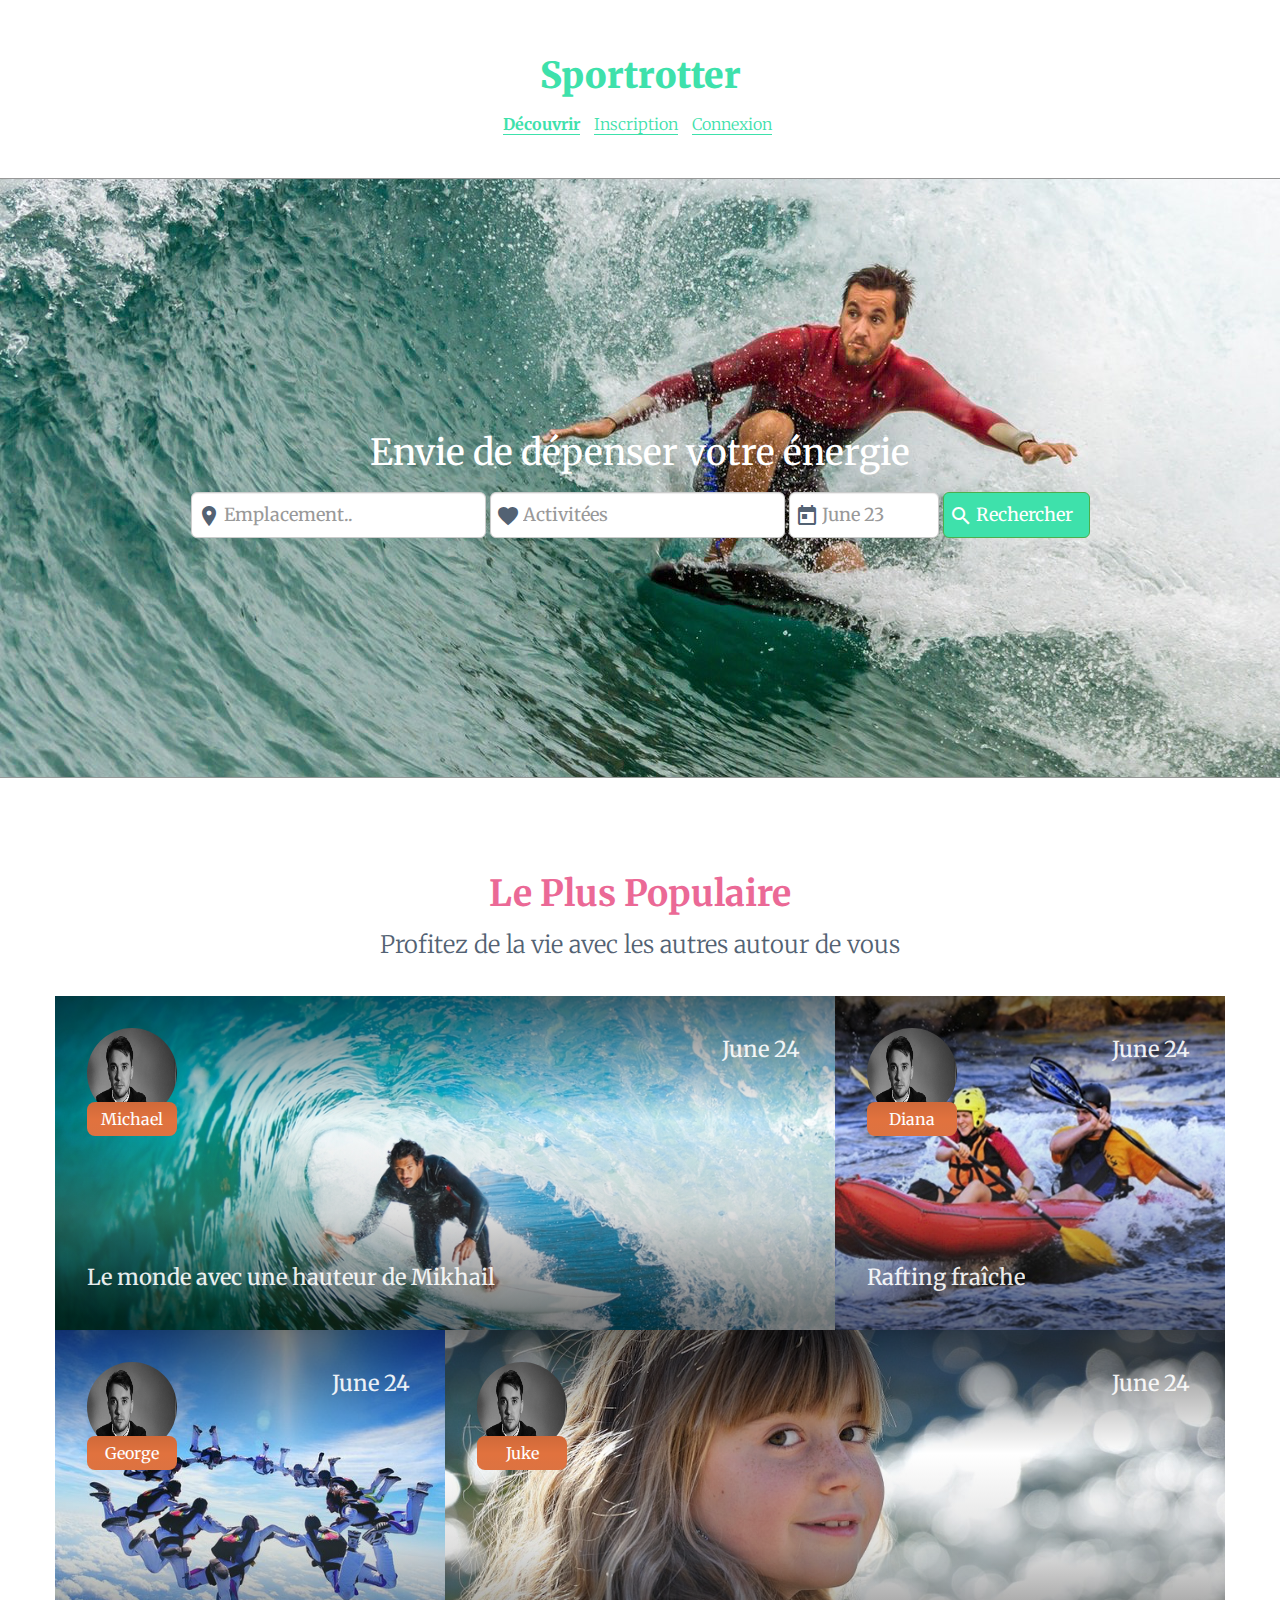
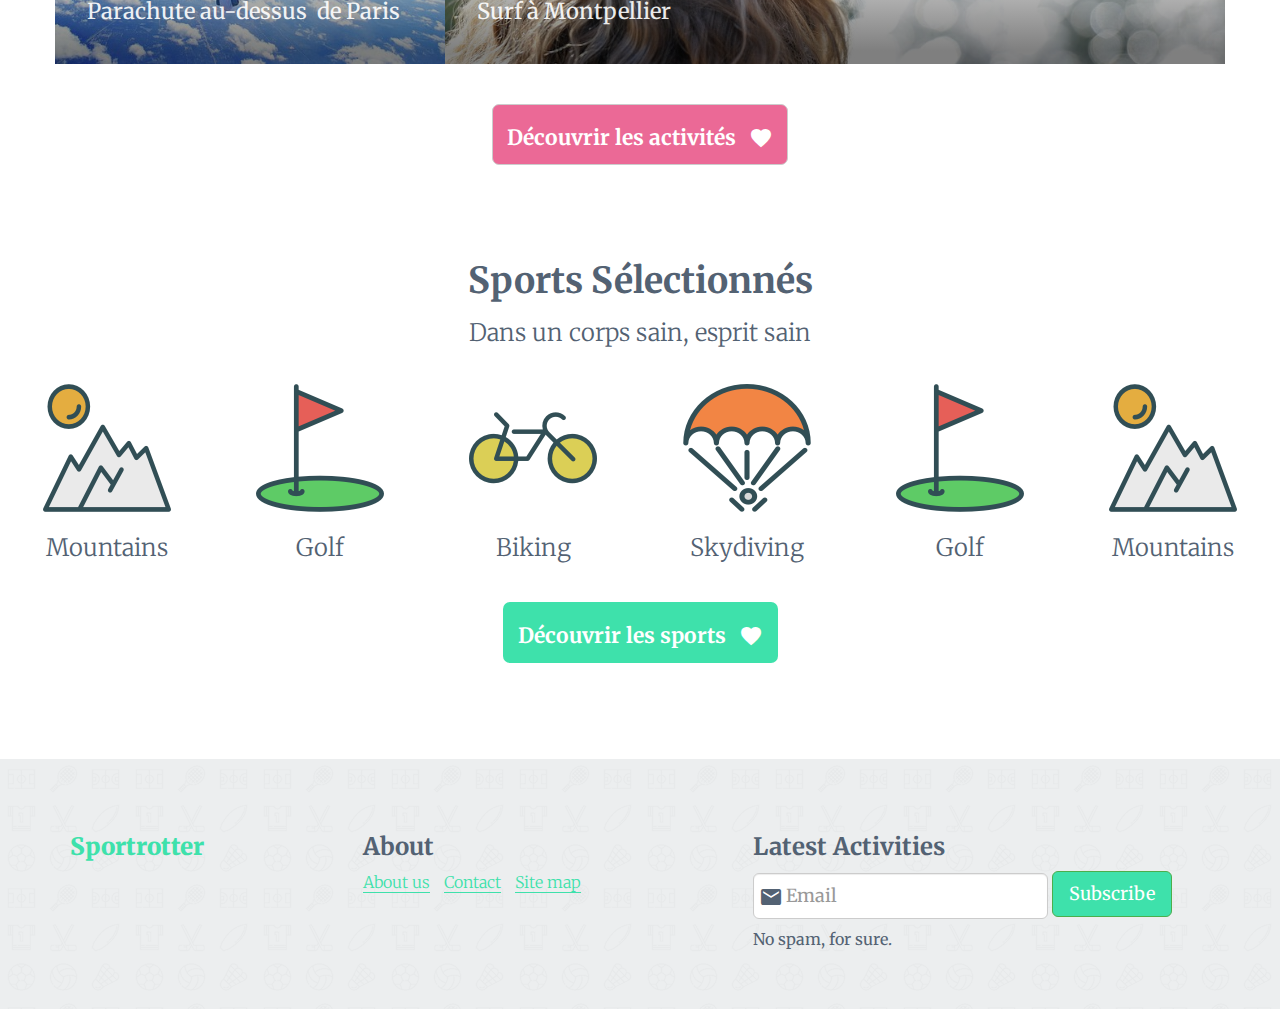
==== index.html @ 410a1d20 "first" ====
<!DOCTYPE html>
<html lang="en">
<head>
    <meta charset="UTF-8">
    <meta name="viewport" content="width=device-width, initial-scale=1.0">
    <meta http-equiv="X-UA-Compatible" content="ie=edge">
    <title>Home</title>
    <link rel="stylesheet" href="./source/css/base.css">
    <link rel="stylesheet" href="./source/css/index.css">
</head>
<body>
    <nav class="container-fluid header">
        <h1><a class="sportrotter" href="#">Sportrotter</a></h1>
        <ul class="list-inline">
            <li class="active"><a href="#">Découvrir</a></li>
            <li><a href="#">Inscription</a></li>
            <li><a href="#">Connexion</a></li>
        </ul>
    </nav>
    <div class="container-fluid hero">
        <div class="hero-content">
            <h1>Envie de dépenser votre énergie</h1>
            <form class="form-inline">
                <div class="form-group">
                    <input type="text" class="form-control input-withicon input-lg" placeholder="Emplacement..">
                    <span class="material-icons input-icon">location_on</span>
                </div>
                <div class="form-group">
                    <input type="text" class="form-control input-withicon input-lg" placeholder="Activitées">
                    <span class="material-icons input-icon">favorite</span>
                </div>
                <div class="form-group form-group-makeinline">
                    <input type="text" class="form-control input-withicon input-lg" id="date" placeholder="June 23">
                    <span class="material-icons input-icon">today</span>
                </div>
                <div class="form-group form-group-makeinline">
                    <button type="button" class="btn btn-success input-withicon btn-lg">Rechercher</button>
                    <span class="material-icons input-icon" style="color: #fff">search</span>
                </div>
            </form>
        </div>
    </div>
    <div class="container center-block container1440">
        <div class="row middle">
            <h1 class="middle-text">Le Plus Populaire</h1>
            <h2 class="middle-text-2">Profitez de la vie avec les autres autour de vous</h2>
        </div>
        <div class="row">
            <div class="card col-md-8" style="background:url('./source/images/surfer.jpg') center no-repeat;background-size:cover;">
                <h3 class="cardname">Le monde avec une hauteur de Mikhail</h3>
                <h3 class="carddate">June 24</h3>
                <div class="avatar">
                    <img class="profile-logo" alt="logo" src="./source/images/man.jpg" style="center">
                    <span class="profile-text">Michael</span>
                </div>
                <span class="cardshadow"></span>
                <a href="#"><span class="spanlink"></span></a>
            </div>
            <div class="card col-md-4" style="background:url('./source/images/vf2.jpg') center no-repeat;background-size:cover;">
                <h3 class="cardname">Rafting fraîche</h3>
                <h3 class="carddate">June 24</h3>
                <div class="avatar">
                    <img class="profile-logo" alt="logo" src="./source/images/man.jpg" style="center">
                    <span class="profile-text">Diana</span>
                </div>
                <span class="cardshadow"></span>
                <a href="#"><span class="spanlink"></span></a>
            </div>
        </div>
        <div class="row">
            <div class="card col-md-4" style="background:url('./source/images/parashut.jpg') center no-repeat;background-size:cover;">
                <h3 class="cardname">Parachute au-dessus  de Paris</h3>
                <h3 class="carddate">June 24</h3>
                <div class="avatar">
                    <img class="profile-logo" alt="logo" src="./source/images/man.jpg" style="center">
                    <span class="profile-text">George</span>
                </div>
                <span class="cardshadow"></span>
                <a href="#"><span class="spanlink"></span></a>
            </div>
            <div class="card col-md-8" style="background:url('./source/images/child.jpg') center no-repeat;background-size:cover;">
                <h3 class="cardname">Surf à Montpellier</h3>
                <h3 class="carddate">June 24</h3>
                <div class="avatar">
                    <img class="profile-logo" alt="logo" src="./source/images/man.jpg" style="center">
                    <span class="profile-text">Juke</span>
                </div>
                <span class="cardshadow"></span>
                <a href="#"><span class="spanlink"></span></a>
            </div>
        </div>
        <div class="row middle3">
          <a href="" class="btn btn-default btn-pink btn-withicon">Découvrir les activités <span class="material-icons">favorite</span></a>
        </div>
    </div>
    <div class="container-fluid container1440 center-block">
        <div class="row middle">
            <h1 class="middle-text" style="color:#536273;">Sports Sélectionnés</h1>
            <h2 class="middle-text-2">Dans un corps sain, esprit sain</h2>
        </div>
        <div class="row pics">
            <div class="col-md-2 col-sm-4 col-xs-6">
                <img class="logo img-responsive center-block" alt="logo" src="./source/images/mountain.png">
                <span class="logo-text">Mountains</span>
                <a href="#"><span class="spanlink"></span></a>
            </div>
            <div class="col-md-2 col-sm-4 col-xs-6">
                <img class="logo img-responsive center-block" alt="logo" src="./source/images/golf.png">
                <span class="logo-text">Golf</span>
                <a href="#"><span class="spanlink"></span></a>
            </div>
            <div class="col-md-2 col-sm-4 col-xs-6">
                <img class="logo img-responsive center-block" alt="logo" src="./source/images/bicycle.png">
                <span class="logo-text">Biking</span>
                <a href="#"><span class="spanlink"></span></a>
            </div>
            <div class="col-md-2 col-sm-4  col-xs-6">
                <img class="logo img-responsive center-block" alt="logo" src="./source/images/parachute.png">
                <span class="logo-text">Skydiving</span>
                <a href="#"><span class="spanlink"></span></a>
            </div>
            <div class="col-md-2 col-sm-4 col-xs-6">
                <img class="logo img-responsive center-block" alt="logo" src="./source/images/golf.png">
                <span class="logo-text">Golf</span>
                <a href="#"><span class="spanlink"></span></a>
            </div>
            <div class="col-md-2 col-sm-4 col-xs-6">
                <img class="logo img-responsive center-block" alt="logo" src="./source/images/mountain.png">
                <span class="logo-text">Mountains</span>
                <a href="#"><span class="spanlink"></span></a>
            </div>
        </div>
        <div class="row middle5">
          <a href="" class="btn btn-lg btn-green btn-withicon">Découvrir les sports <span class="material-icons">favorite</span></a>
        </div>
    </div>
    <div class="footer">
        <div class="container center-block">
            <div class="row">
                <div class="col-sm-3">
                    <h2 class="sportrotter">Sportrotter</h2>
                </div>
                <div class="col-sm-4">
                    <h2>About</h2>
                    <ul class="list-inline">
                        <li><a href="#">About us</a></li>
                        <li><a href="#">Contact</a></li>
                        <li><a href="#">Site map</a></li>
                    </ul>
                </div>
                <div class="col-sm-5">
                    <h2>Latest Activities</h2>
                    <form class="form-inline">
                        <div class="form-group">
                            <label for="email-subscribe" class="sr-only">Email</label>
                            <input type="email" class="form-control input-withicon input-lg" id="email-subscribe" placeholder="Email">
                            <span class="material-icons input-icon">email</span>
                        </div>
                        <button type="submit" class="btn btn-success btn-lg">Subscribe</button>
                    </form>
                    <p>No spam, for sure.</p>
                </div>
            </div>
        </div>
    </div>
</body>
    <!-- jQuery CDN -->
    <script src="./source/js/jquery.min.js"></script>
    <!-- Bootstrap Js CDN -->
    <script src="./source/js/bootstrap.min.js"></script>
    <script src="http://localhost:35729/livereload.js"></script>
</html>
---- source/css/base.css ----
/* Основные классы для всех страниц */

@import "./bootstrap.min.css";
@import url('https://fonts.googleapis.com/css?family=Merriweather:300,400,700,900');
@import url('https://fonts.googleapis.com/icon?family=Material+Icons');

body {
    font-family: 'Merriweather', serif;
    color: #536273;
    font-size: 16px;
    line-height: 24px;
    font-weight: 400;
}

/*
# Colors:
Green: #3EE1AB
Pink: #EB6996
Dark: #536273
Grey: #F3F4F5
*/

.h1, .h2, .h3, h1, h2, h3 {
    margin-top: 24px;
    margin-bottom: 8px;
}

h2 {
    font-size: 24px;
    color: #536273;
    line-height: 31px;
    font-weight: 700;
}

a {
    font-weight: 300;
    color: #3EE1AB;
    line-height: 23px;
    border-bottom: 1px solid #3EE1AB;
    cursor: pointer;
}
a:hover {
    text-decoration: none;
    color: #EB6996;
}

.sportrotter {
    color: #3EE1AB;
    font-weight: 900;
}

.input-icon {
     position: absolute;
     bottom: 10px;
     left: 6px;
}
.input-withicon {
    padding-left: 32px;
}

.form-inline {
    margin-bottom: 8px;
}
.form-group {
    position: relative;
    font-size: 36px;
    line-height: 48px;
    border-bottom: 0px;
}

.header{
  text-align: center;
  margin: auto;
  font-weight: 300;
  color: #3ee1ab;
  min-height: 96px;
  padding: 32px 0;
  /* Rectangle: */
  background: #FFFFFF;
  box-shadow: 0 2px 2px 0 rgba(0,0,0,0.20);
}
.header h2 {
    margin-top: 0;
}
.header .sportrotter {
    border-bottom: 0;
}
.header .container {
    max-width: 1440px;
}

.list-inline {
    margin-left: 0;
}
.list-inline > .active a {
    font-weight: 700;
}
.list-inline>li:first-child {
    padding-left: 0;
}


.footer {
    width: 100%;
    padding: 48px 0;
    background-color: rgba(212, 216, 220, 0.5);
    background-image: url("../images/pattern.png");
}

.footer .container {
    max-width: 1440px;
}

.pl32 {
    padding-left: 32px;
}

.container1440 {
    max-width: 1440px;
}

.cards .row > div:first-child {
    padding-left: 0;
}
.cards .row > div:last-child {
    padding-right: 0;
}
.cards .row {
    margin-bottom: 30px;
}

@media (max-width: 768px) {
    .cards .row > div {
        padding: 0;
        margin-bottom: 32px;
    }
    .pl32 {
        padding-left: 0;
    }
}

.header .container-fluid {
    padding: 0 32px;
}
---- source/css/index.css ----
@import "base.css";

/* Главная страница */
.hero{
  text-align: center;
  display: table;
  overflow: hidden;
  height: 600px;
  width: 100%;
  background:url("../images/hero-back.png") center no-repeat;
  background-size:cover;
}

h1{
  color: #ffffff;
  margin-bottom: 16px;
}

.hero-content{
  display: table-cell;
  vertical-align: middle;
}
.hero-content h2 {
    margin-top: 16px;
    font-weight: 300;
    color: #fff;
    font-size: 24px;
}

.middle{
  text-align: center;
}
.middle2{
  max-width: 1440px;
}

.middle-text{
  margin-top: 96px;
  margin-bottom: 16px;
  font-size: 36px;
  font-weight: bold;
  color: #eb6996;
}
.middle-text-2{
  margin-top: 16px;
  margin-bottom: 36px;
  font-size: 24px;
  font-weight: 300;
}

.card{
  height: 334px;
  position: relative;
  padding-left: 0;
  padding-right: 0;
}

.cardshadow {
    position: absolute;
    height: 100%;
    width: 100%;
    display: block;
    z-index: 1;
    /* background: */
    background-image: linear-gradient(-180deg, rgba(0,0,0,0.54) 0%, rgba(212,212,212,0.00) 37%, rgba(128,128,128,0.25) 65%, rgba(0,0,0,0.50) 96%);
}

.spanlink {
    top: 0;
    left: 0;
    position: absolute;
    height: 100%;
    width: 100%;
    display: block;
    z-index: 3;
}

.cardname{
  position: absolute;
  bottom: 41px;
  left: 32px;
  opacity: 0.9;
  font-size: 22px;
  color: #ffffff;
  margin: 0;
  z-index: 2;
}

.carddate{
  position: absolute;
  top: 41px;
  right: 35px;
  opacity: 0.9;
  font-size: 22px;
  color: #ffffff;
  margin: 0;
  z-index: 2;
}
.card .avatar {
    position: absolute;
    top: 32px;
    left: 32px;
}
.avatar {
    width: 90px;
    height: 90px;
}
.profile-logo{
  width: 90px;
  height: 90px;
  border-radius:45px;
  display: inline-block;
}

.profile-text{
  background-color:#e1723e;
  padding: 5px 11px;
  color: #ffffff;
  bottom: 0;
  width: 90px;
  text-align: center;
  border-radius: 8px;
  display: inline-block;
  position: relative;
  bottom: 16px;
}

.logo-text{
  font-size: 24px;
  font-weight: 300;
  text-align: left;
  color: #536273;
  margin-top: 24px;
  display: inline-block;
}

.middle3{
  text-align: center;
  margin-top: 40px;
}

.btn-pink{
  background-color: #eb6996;
  font-size: 21px;
  font-weight: bold;
  line-height: 1;
  color: #ffffff;
  border-radius: 7px;
  padding: 16px 14px;
  text-align: left;
}
.btn-pink:hover {
    background-color: #3ee1ab;
}

.btn-green{
  background-color: #3ee1ab;
  font-size: 21px;
  font-weight: bold;
  line-height: 1;
  color: #ffffff;
  border-radius: 7px;
  padding: 16px 14px;
  text-align: left;
}

.btn-success {
    background-color: #3ee1ab;
}
.btn-green:hover, .btn-success:hover {
    background-color: #eb6996;
}

.middle5{
  text-align: center;
  margin-top: 40px;
  margin-bottom: 96px;
}

.btn-withicon .material-icons {
    position: relative;
    bottom: -5px;
    margin-left: 8px;
}

.pics{
  text-align: center;
}
.pics > div {
    position: relative;
}

#activity{
  width: 160px;
  max-width: 400px;
  vertical-align: middle;
}

#date{
  width: 150px;
  max-width: 400px;
  vertical-align: middle;
}

#research{
  height: 29px;
  width: 24px;
  vertical-align: middle;
}

@media (max-width: 768px) {
    .form-group-makeinline {
        display: inline-block;
    }
    .pics div {
        margin-bottom: 48px;
    }
}
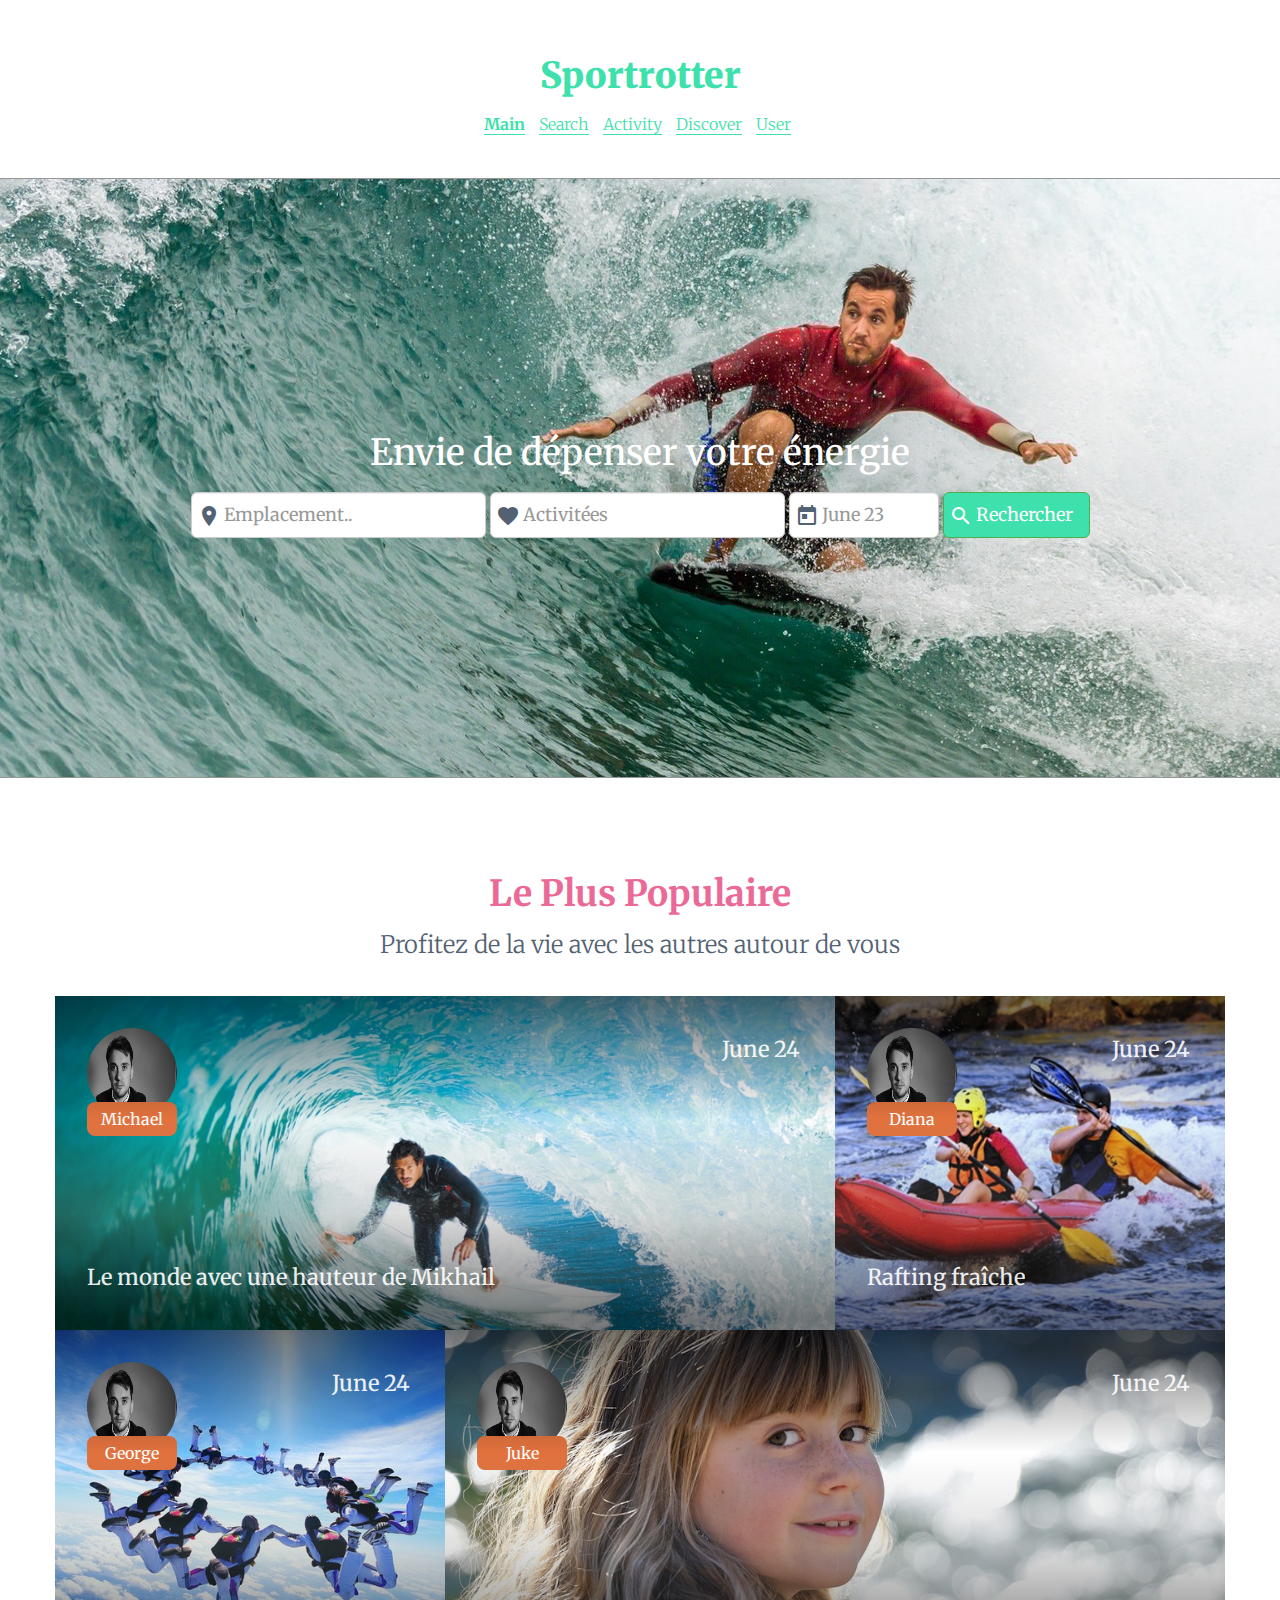
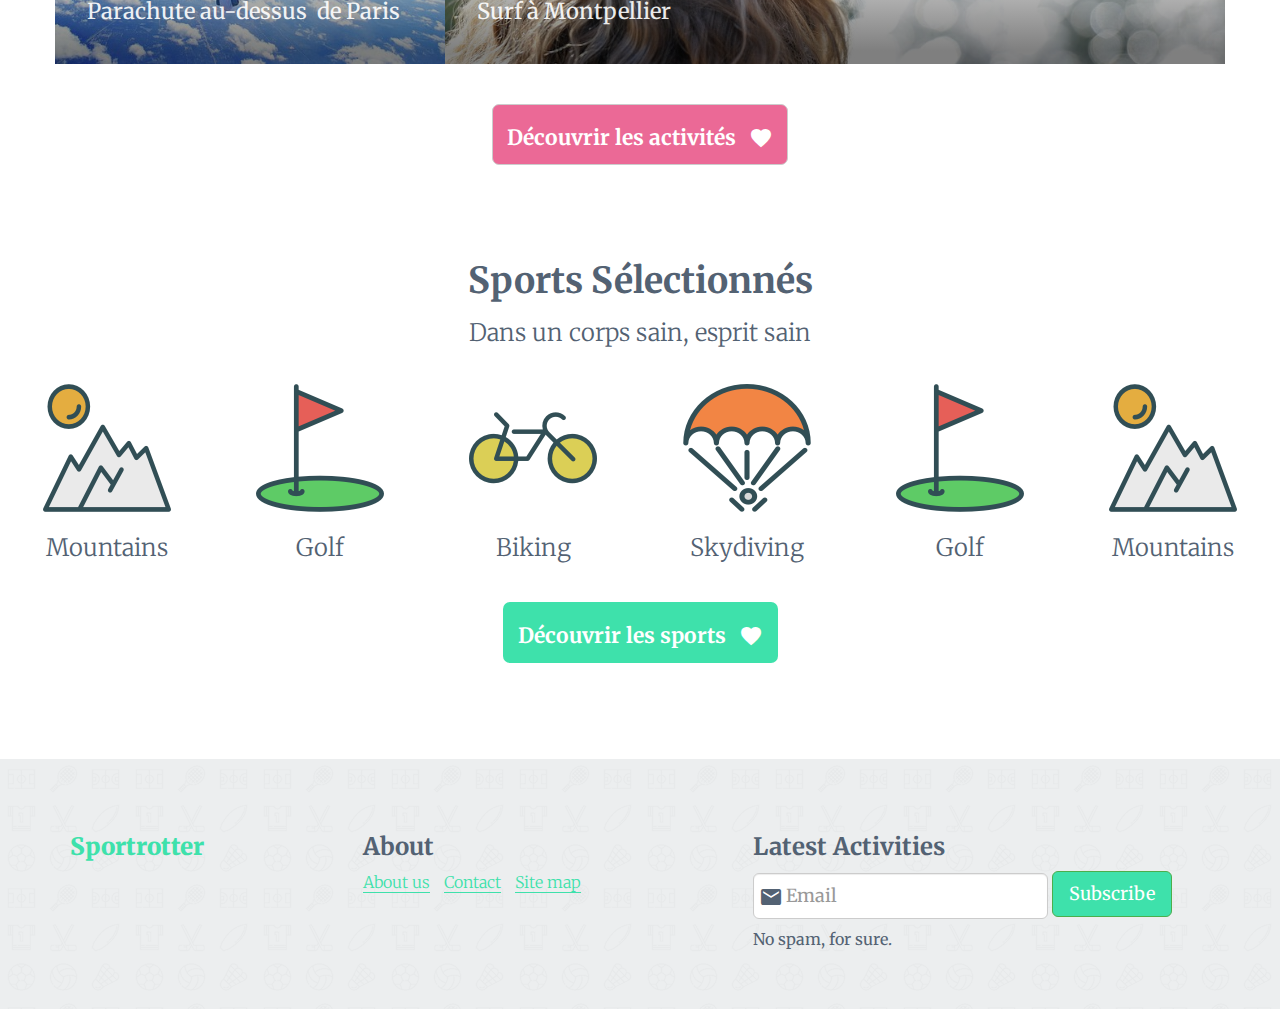
==== commit 775b4d0b: "l" ====
--- a/index.html
+++ b/index.html
@@ -12,9 +12,12 @@
     <nav class="container-fluid header">
         <h1><a class="sportrotter" href="#">Sportrotter</a></h1>
         <ul class="list-inline">
-            <li class="active"><a href="#">Découvrir</a></li>
-            <li><a href="#">Inscription</a></li>
-            <li><a href="#">Connexion</a></li>
+            <li class="active"><a href="index.html">Main</a></li>
+              <li><a href="search.html">Search</a></li>
+              <li><a href="activity.html">Activity</a></li>
+              <li><a href="discover.html">Discover</a></li>
+              <li><a href="user.html">User</a></li>
+      
         </ul>
     </nav>
     <div class="container-fluid hero">
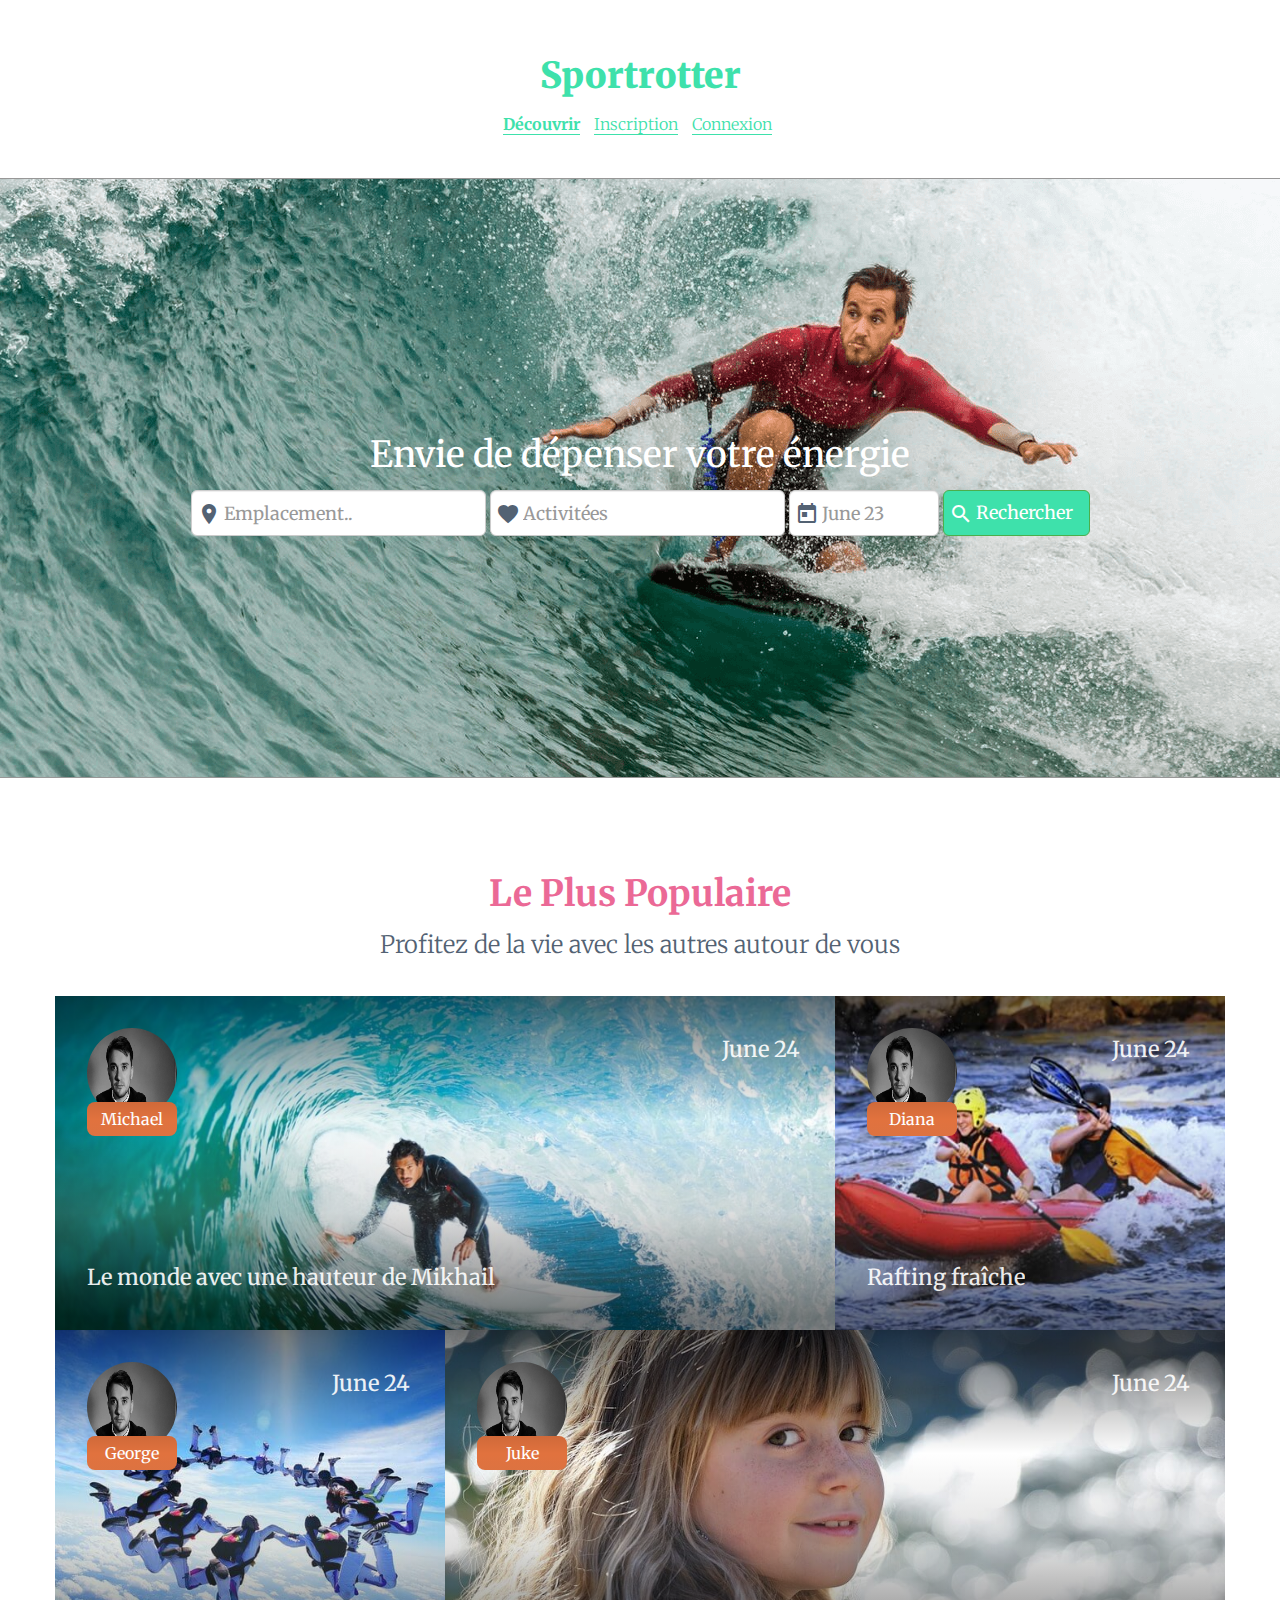
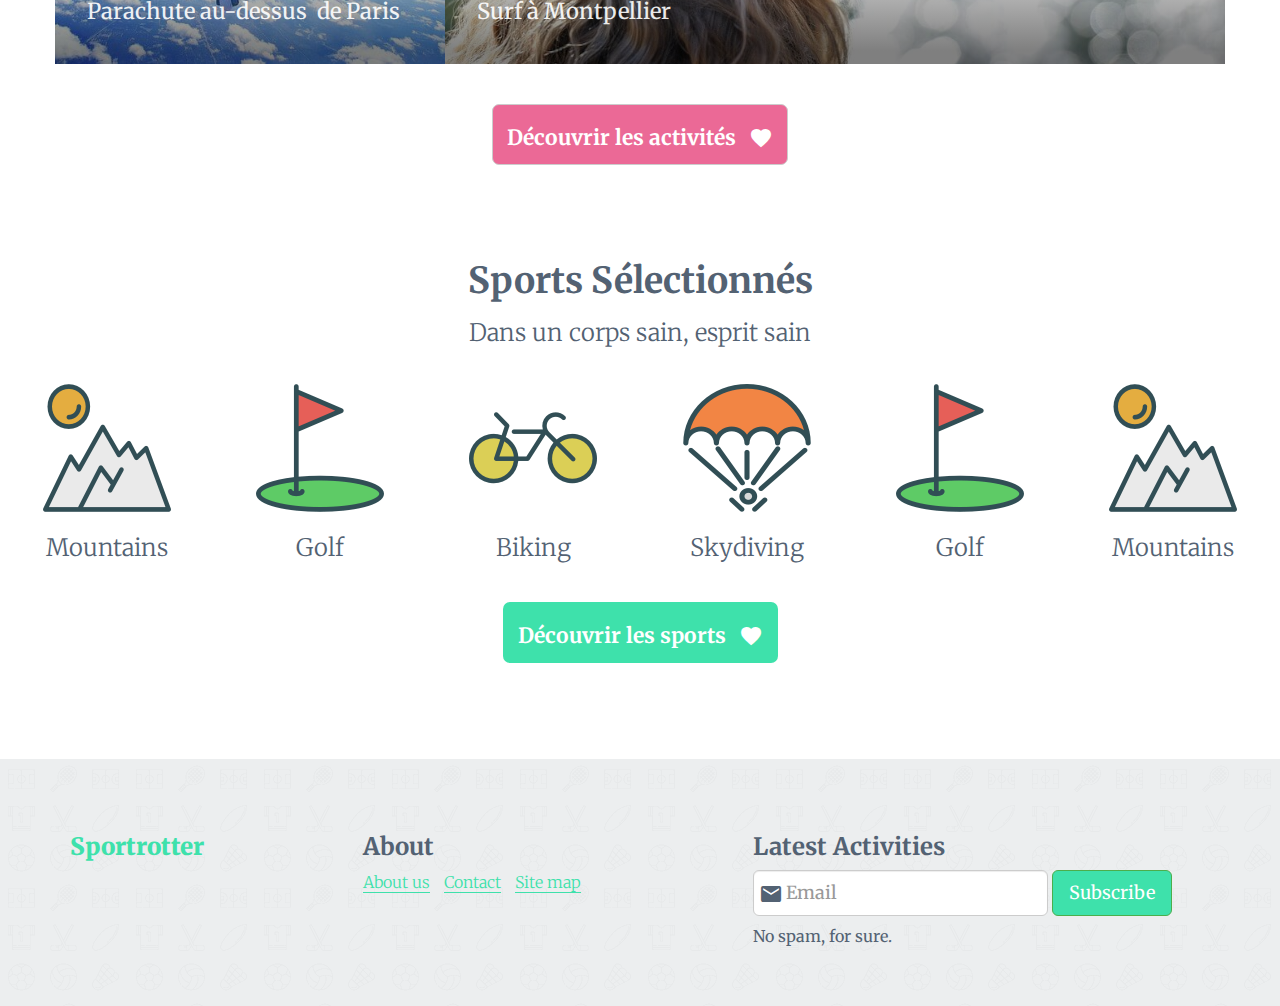
==== commit 167c5f3b: "2" ====
--- a/index.html
+++ b/index.html
@@ -5,25 +5,22 @@
     <meta name="viewport" content="width=device-width, initial-scale=1.0">
     <meta http-equiv="X-UA-Compatible" content="ie=edge">
     <title>Home</title>
-    <link rel="stylesheet" href="./source/css/base.css">
-    <link rel="stylesheet" href="./source/css/index.css">
+    <link rel="stylesheet" href="./production/css/base.css">
+    <link rel="stylesheet" href="./production/css/index.css">
 </head>
 <body>
     <nav class="container-fluid header">
-        <h1><a class="sportrotter" href="#">Sportrotter</a></h1>
+        <h1><a class="sportrotter" href="index.html">Sportrotter</a></h1>
         <ul class="list-inline">
-            <li class="active"><a href="index.html">Main</a></li>
-              <li><a href="search.html">Search</a></li>
-              <li><a href="activity.html">Activity</a></li>
-              <li><a href="discover.html">Discover</a></li>
-              <li><a href="user.html">User</a></li>
-      
+            <li class="active"><a href="discover.html">Découvrir</a></li>
+            <li><a href="#">Inscription</a></li>
+            <li><a href="#">Connexion</a></li>
         </ul>
     </nav>
     <div class="container-fluid hero">
         <div class="hero-content">
             <h1>Envie de dépenser votre énergie</h1>
-            <form class="form-inline">
+            <form class="form-inline" action="search.html" method="get">
                 <div class="form-group">
                     <input type="text" class="form-control input-withicon input-lg" placeholder="Emplacement..">
                     <span class="material-icons input-icon">location_on</span>
@@ -49,52 +46,52 @@
             <h2 class="middle-text-2">Profitez de la vie avec les autres autour de vous</h2>
         </div>
         <div class="row">
-            <div class="card col-md-8" style="background:url('./source/images/surfer.jpg') center no-repeat;background-size:cover;">
+            <div class="card col-md-8" style="background:url('./production/images/surfer.jpg') center no-repeat;background-size:cover;">
                 <h3 class="cardname">Le monde avec une hauteur de Mikhail</h3>
                 <h3 class="carddate">June 24</h3>
                 <div class="avatar">
-                    <img class="profile-logo" alt="logo" src="./source/images/man.jpg" style="center">
+                    <img class="profile-logo" alt="logo" src="./production/images/man.jpg" style="center">
                     <span class="profile-text">Michael</span>
                 </div>
                 <span class="cardshadow"></span>
-                <a href="#"><span class="spanlink"></span></a>
+                <a href="activity.html"><span class="spanlink"></span></a>
             </div>
-            <div class="card col-md-4" style="background:url('./source/images/vf2.jpg') center no-repeat;background-size:cover;">
+            <div class="card col-md-4" style="background:url('./production/images/vf2.jpg') center no-repeat;background-size:cover;">
                 <h3 class="cardname">Rafting fraîche</h3>
                 <h3 class="carddate">June 24</h3>
                 <div class="avatar">
-                    <img class="profile-logo" alt="logo" src="./source/images/man.jpg" style="center">
+                    <img class="profile-logo" alt="logo" src="./production/images/man.jpg" style="center">
                     <span class="profile-text">Diana</span>
                 </div>
                 <span class="cardshadow"></span>
-                <a href="#"><span class="spanlink"></span></a>
+                <a href="activity.html"><span class="spanlink"></span></a>
             </div>
         </div>
         <div class="row">
-            <div class="card col-md-4" style="background:url('./source/images/parashut.jpg') center no-repeat;background-size:cover;">
+            <div class="card col-md-4" style="background:url('./production/images/parashut.jpg') center no-repeat;background-size:cover;">
                 <h3 class="cardname">Parachute au-dessus   de Paris</h3>
                 <h3 class="carddate">June 24</h3>
                 <div class="avatar">
-                    <img class="profile-logo" alt="logo" src="./source/images/man.jpg" style="center">
+                    <img class="profile-logo" alt="logo" src="./production/images/man.jpg" style="center">
                     <span class="profile-text">George</span>
                 </div>
                 <span class="cardshadow"></span>
-                <a href="#"><span class="spanlink"></span></a>
+                <a href="activity.html"><span class="spanlink"></span></a>
             </div>
-            <div class="card col-md-8" style="background:url('./source/images/child.jpg') center no-repeat;background-size:cover;">
+            <div class="card col-md-8" style="background:url('./production/images/child.jpg') center no-repeat;background-size:cover;">
                 <h3 class="cardname">Surf à Montpellier</h3>
                 <h3 class="carddate">June 24</h3>
                 <div class="avatar">
-                    <img class="profile-logo" alt="logo" src="./source/images/man.jpg" style="center">
+                    <img class="profile-logo" alt="logo" src="./production/images/man.jpg" style="center">
                     <span class="profile-text">Juke</span>
                 </div>
                 <span class="cardshadow"></span>
-                <a href="#"><span class="spanlink"></span></a>
+                <a href="activity.html"><span class="spanlink"></span></a>
             </div>
         </div>
         <div class="row middle3">
-          <a href="" class="btn btn-default btn-pink btn-withicon">Découvrir les activités <span class="material-icons">favorite</span></a>
+          <a href="discover.html" class="btn btn-default btn-pink btn-withicon">Découvrir les activités <span class="material-icons">favorite</span></a>
         </div>
     </div>
     <div class="container-fluid container1440 center-block">
@@ -104,38 +101,38 @@
         </div>
         <div class="row pics">
             <div class="col-md-2 col-sm-4 col-xs-6">
-                <img class="logo img-responsive center-block" alt="logo" src="./source/images/mountain.png">
+                <img class="logo img-responsive center-block" alt="logo" src="./production/images/mountain.png">
                 <span class="logo-text">Mountains</span>
-                <a href="#"><span class="spanlink"></span></a>
+                <a href="discover.html"><span class="spanlink"></span></a>
             </div>
             <div class="col-md-2 col-sm-4 col-xs-6">
-                <img class="logo img-responsive center-block" alt="logo" src="./source/images/golf.png">
+                <img class="logo img-responsive center-block" alt="logo" src="./production/images/golf.png">
                 <span class="logo-text">Golf</span>
-                <a href="#"><span class="spanlink"></span></a>
+                <a href="discover.html"><span class="spanlink"></span></a>
             </div>
             <div class="col-md-2 col-sm-4 col-xs-6">
-                <img class="logo img-responsive center-block" alt="logo" src="./source/images/bicycle.png">
+                <img class="logo img-responsive center-block" alt="logo" src="./production/images/bicycle.png">
                 <span class="logo-text">Biking</span>
-                <a href="#"><span class="spanlink"></span></a>
+                <a href="discover.html"><span class="spanlink"></span></a>
             </div>
             <div class="col-md-2 col-sm-4  col-xs-6">
-                <img class="logo img-responsive center-block" alt="logo" src="./source/images/parachute.png">
+                <img class="logo img-responsive center-block" alt="logo" src="./production/images/parachute.png">
                 <span class="logo-text">Skydiving</span>
-                <a href="#"><span class="spanlink"></span></a>
+                <a href="discover.html"><span class="spanlink"></span></a>
             </div>
             <div class="col-md-2 col-sm-4 col-xs-6">
-                <img class="logo img-responsive center-block" alt="logo" src="./source/images/golf.png">
+                <img class="logo img-responsive center-block" alt="logo" src="./production/images/golf.png">
                 <span class="logo-text">Golf</span>
-                <a href="#"><span class="spanlink"></span></a>
+                <a href="discover.html"><span class="spanlink"></span></a>
             </div>
             <div class="col-md-2 col-sm-4 col-xs-6">
-                <img class="logo img-responsive center-block" alt="logo" src="./source/images/mountain.png">
+                <img class="logo img-responsive center-block" alt="logo" src="./production/images/mountain.png">
                 <span class="logo-text">Mountains</span>
-                <a href="#"><span class="spanlink"></span></a>
+                <a href="discover.html"><span class="spanlink"></span></a>
             </div>
         </div>
         <div class="row middle5">
-          <a href="" class="btn btn-lg btn-green btn-withicon">Découvrir les sports <span class="material-icons">favorite</span></a>
+          <a href="discover.html" class="btn btn-lg btn-green btn-withicon">Découvrir les sports <span class="material-icons">favorite</span></a>
         </div>
     </div>
     <div class="footer">
@@ -169,8 +166,7 @@
     </div>
 </body>
     <!-- jQuery CDN -->
-    <script src="./source/js/jquery.min.js"></script>
+    <script src="./production/js/jquery.min.js"></script>
     <!-- Bootstrap Js CDN -->
-    <script src="./source/js/bootstrap.min.js"></script>
-    <script src="http://localhost:35729/livereload.js"></script>
+    <script src="./production/js/bootstrap.min.js"></script>
 </html>
--- a/production/css/base.css
+++ b/production/css/base.css
@@ -0,0 +1 @@
+@import url(bootstrap.min.css);@import url(https://fonts.googleapis.com/css?family=Merriweather:300,400,700,900);@import url(https://fonts.googleapis.com/icon?family=Material+Icons);body{font-family:Merriweather,serif;color:#536273;font-size:16px;line-height:24px;font-weight:400}.h1,.h2,.h3,h1,h2,h3{margin-top:24px;margin-bottom:8px}h2{font-size:24px;color:#536273;line-height:31px;font-weight:700}a{font-weight:300;color:#3ee1ab;line-height:23px;border-bottom:1px solid #3ee1ab;cursor:pointer}a:hover{text-decoration:none;color:#eb6996}.sportrotter{color:#3ee1ab;font-weight:900}.input-icon{position:absolute;bottom:10px;left:6px}.input-withicon{padding-left:32px}.form-inline{margin-bottom:8px}.form-group{position:relative;border-bottom:0}.form-group label{display:block}.header{text-align:center;margin:auto;font-weight:300;color:#3ee1ab;min-height:96px;padding:32px 0;background:#fff;box-shadow:0 2px 2px 0 rgba(0,0,0,.2)}.header h2{margin-top:0}.header .sportrotter{border-bottom:0}.header .container{max-width:1440px}.list-inline{margin-left:0}.list-inline>.active a{font-weight:700}.list-inline>li:first-child{padding-left:0}.footer{width:100%;padding:48px 0;background-color:rgba(212,216,220,.5);background-image:url(../images/pattern.png)}.footer .container{max-width:1440px}.pl32{padding-left:32px}.container1440{max-width:1440px}.cards .row>div:first-child{padding-left:0}.cards .row>div:last-child{padding-right:0}.cards .row{margin-bottom:30px}@media (max-width:768px){.cards .row>div{padding:0;margin-bottom:32px}.pl32{padding-left:0}}.header .container-fluid{padding:0 32px}
--- a/production/css/index.css
+++ b/production/css/index.css
@@ -0,0 +1 @@
+@import url(base.css);.hero{text-align:center;display:table;overflow:hidden;height:600px;width:100%;background:url(../images/hero-back.png) center no-repeat;background-size:cover}h1{color:#fff;margin-bottom:16px}.hero-content{display:table-cell;vertical-align:middle}.hero-content h2{margin-top:16px;font-weight:300;color:#fff;font-size:24px}.middle{text-align:center}.middle2{max-width:1440px}.middle-text{margin-top:96px;margin-bottom:16px;font-size:36px;font-weight:700;color:#eb6996}.middle-text-2{margin-top:16px;margin-bottom:36px;font-size:24px;font-weight:300}.card{height:334px;position:relative;padding-left:0;padding-right:0}.cardshadow{position:absolute;height:100%;width:100%;display:block;z-index:1;background-image:linear-gradient(-180deg,rgba(0,0,0,.54) 0,rgba(212,212,212,0) 37%,rgba(128,128,128,.25) 65%,rgba(0,0,0,.5) 96%)}.spanlink{top:0;left:0;position:absolute;height:100%;width:100%;display:block;z-index:3}.cardname{position:absolute;bottom:41px;left:32px;opacity:.9;font-size:22px;color:#fff;margin:0;z-index:2}.carddate{position:absolute;top:41px;right:35px;opacity:.9;font-size:22px;color:#fff;margin:0;z-index:2}.card .avatar{position:absolute;top:32px;left:32px}.avatar{width:90px;height:90px;position:relative}.profile-logo{width:90px;height:90px;border-radius:45px;display:inline-block}.profile-text{background-color:#e1723e;padding:5px 11px;color:#fff;bottom:0;width:90px;text-align:center;border-radius:8px;display:inline-block;position:relative;bottom:16px}.logo-text{font-size:24px;font-weight:300;text-align:left;color:#536273;margin-top:24px;display:inline-block}.middle3{text-align:center;margin-top:40px}.btn-pink{background-color:#eb6996;font-size:21px;font-weight:700;line-height:1;color:#fff;border-radius:7px;padding:16px 14px;text-align:left}.btn-pink:hover{background-color:#3ee1ab}.btn-green{background-color:#3ee1ab;font-size:21px;font-weight:700;line-height:1;color:#fff;border-radius:7px;padding:16px 14px;text-align:left}.btn-success{background-color:#3ee1ab}.btn-green:hover,.btn-success:hover{background-color:#eb6996}.middle5{text-align:center;margin-top:40px;margin-bottom:96px}.btn-withicon .material-icons{position:relative;bottom:-5px;margin-left:8px}.pics{text-align:center}.pics>div{position:relative}#activity{width:160px;max-width:400px;vertical-align:middle}#date{width:150px;max-width:400px;vertical-align:middle}#research{height:29px;width:24px;vertical-align:middle}@media (max-width:768px){.form-group-makeinline{display:inline-block}.pics div{margin-bottom:48px}}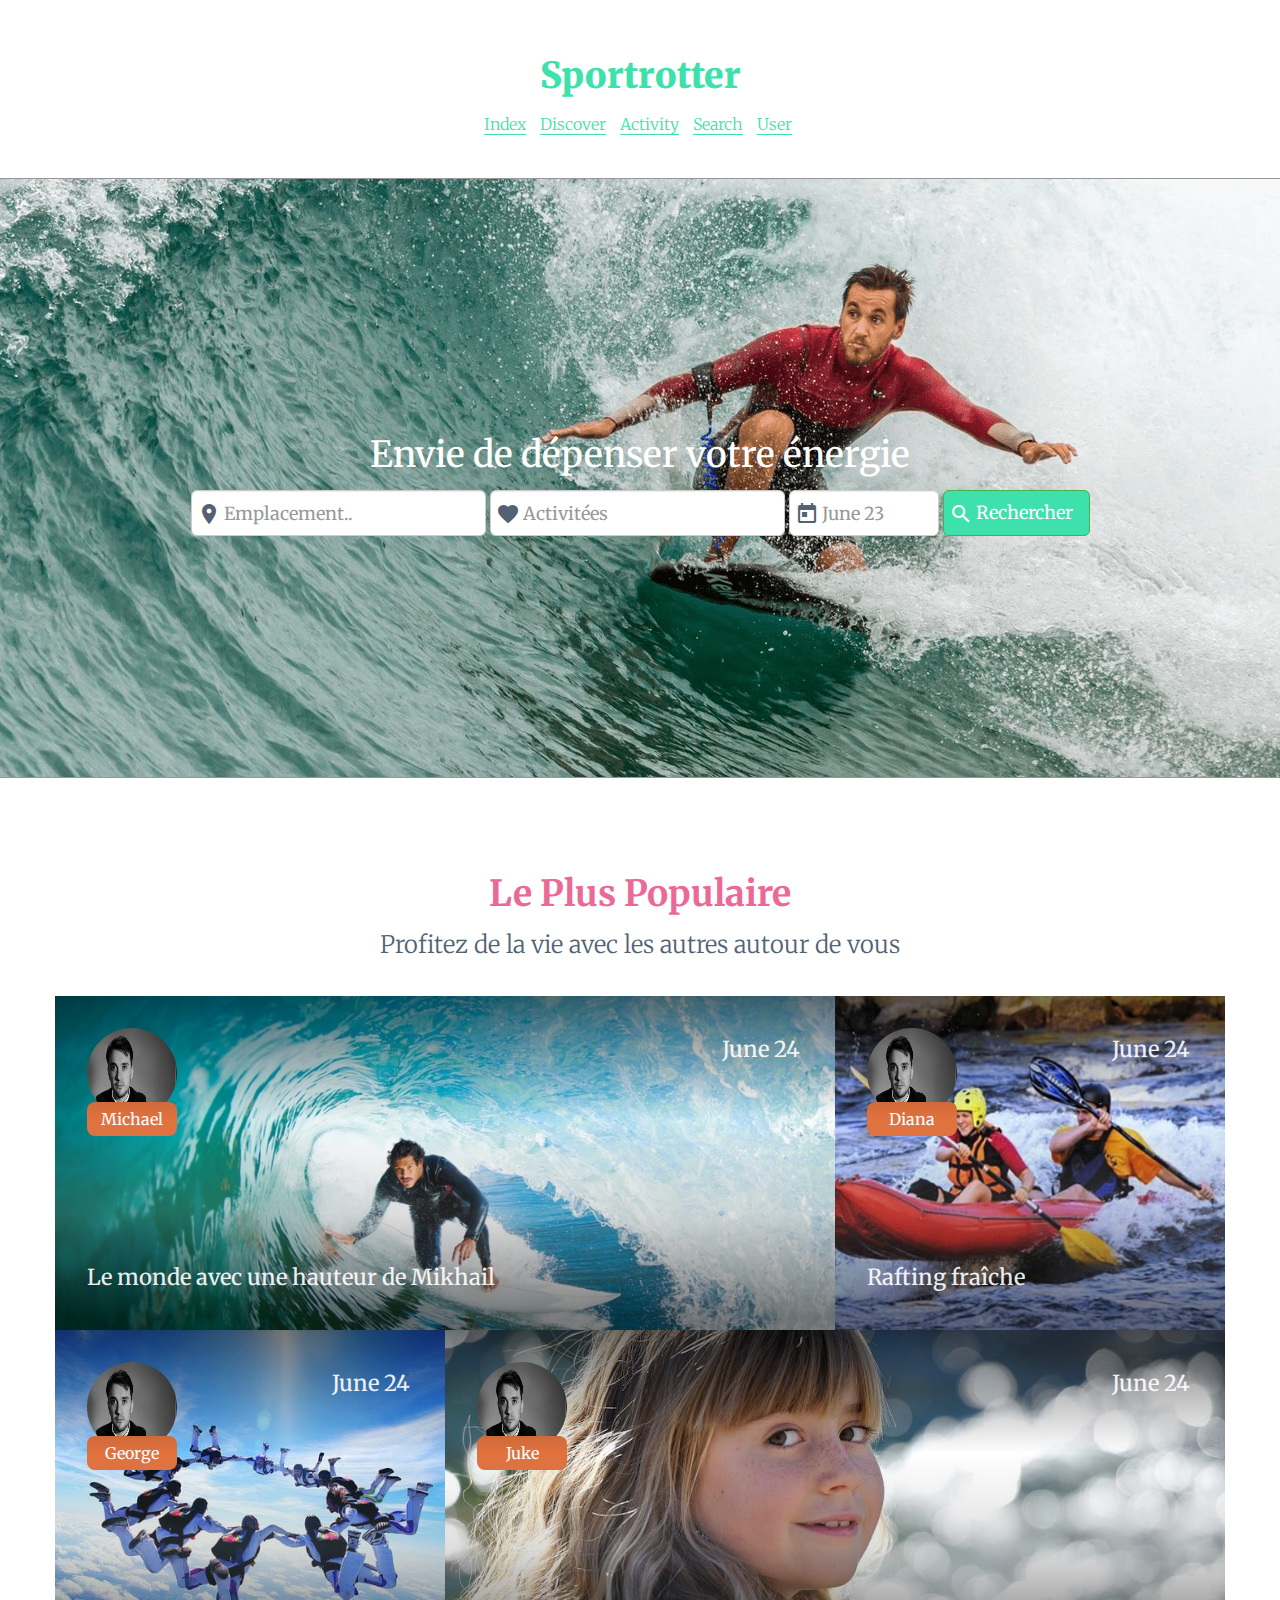
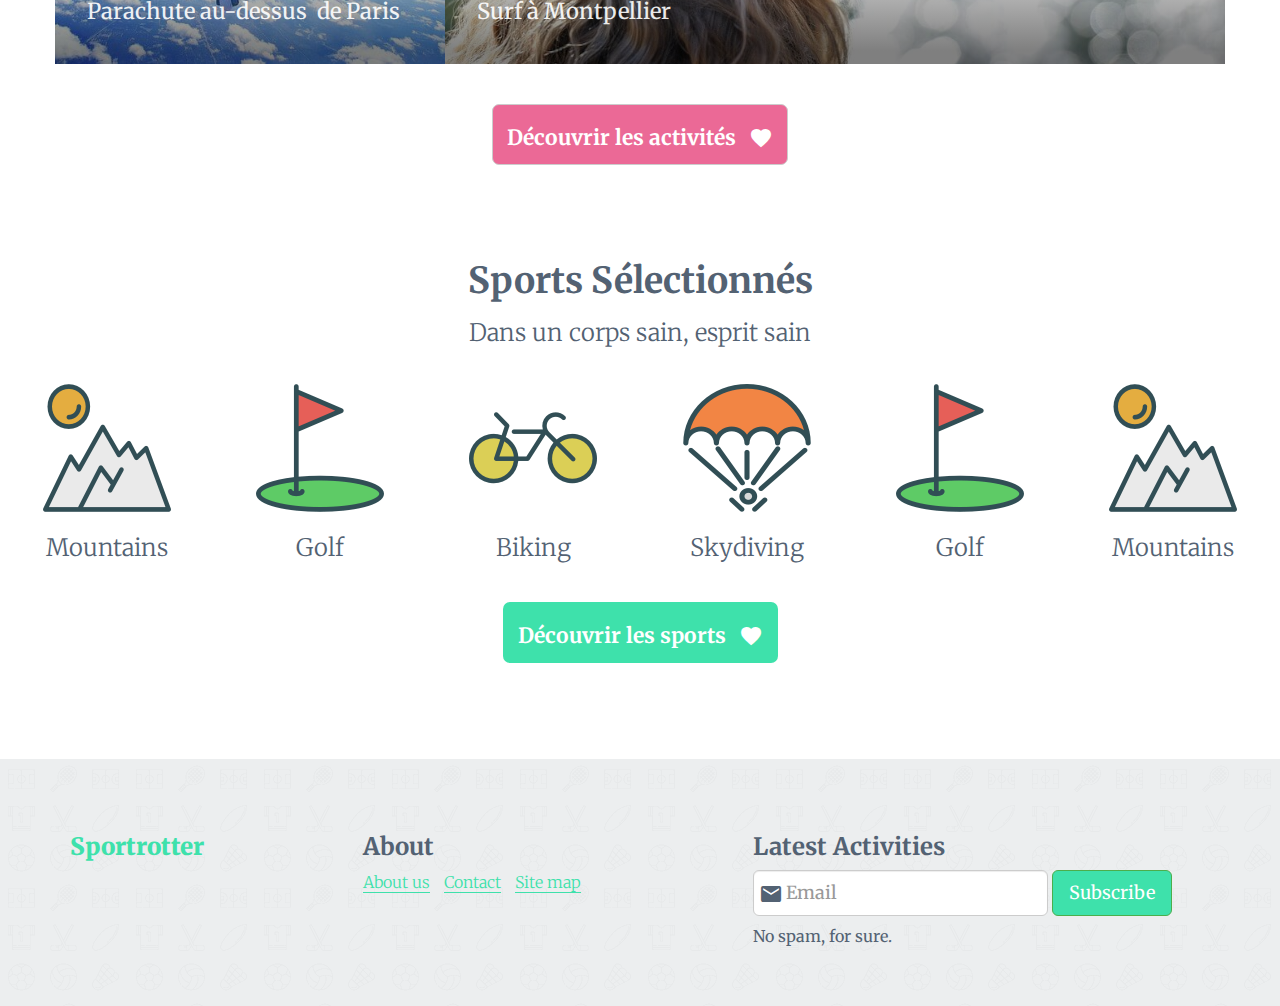
==== commit ef823c0a: "3" ====
--- a/index.html
+++ b/index.html
@@ -12,9 +12,11 @@
     <nav class="container-fluid header">
         <h1><a class="sportrotter" href="index.html">Sportrotter</a></h1>
         <ul class="list-inline">
-            <li class="active"><a href="discover.html">Découvrir</a></li>
-            <li><a href="#">Inscription</a></li>
-            <li><a href="#">Connexion</a></li>
+            <li><a href="index.html">Index</a></li>
+            <li><a href="discover.html">Discover</a></li>
+            <li ><a href="activity.html">Activity</a></li>
+            <li ><a href="search.html">Search</a></li>
+            <li ><a href="user.html">User</a></li>
         </ul>
     </nav>
     <div class="container-fluid hero">
